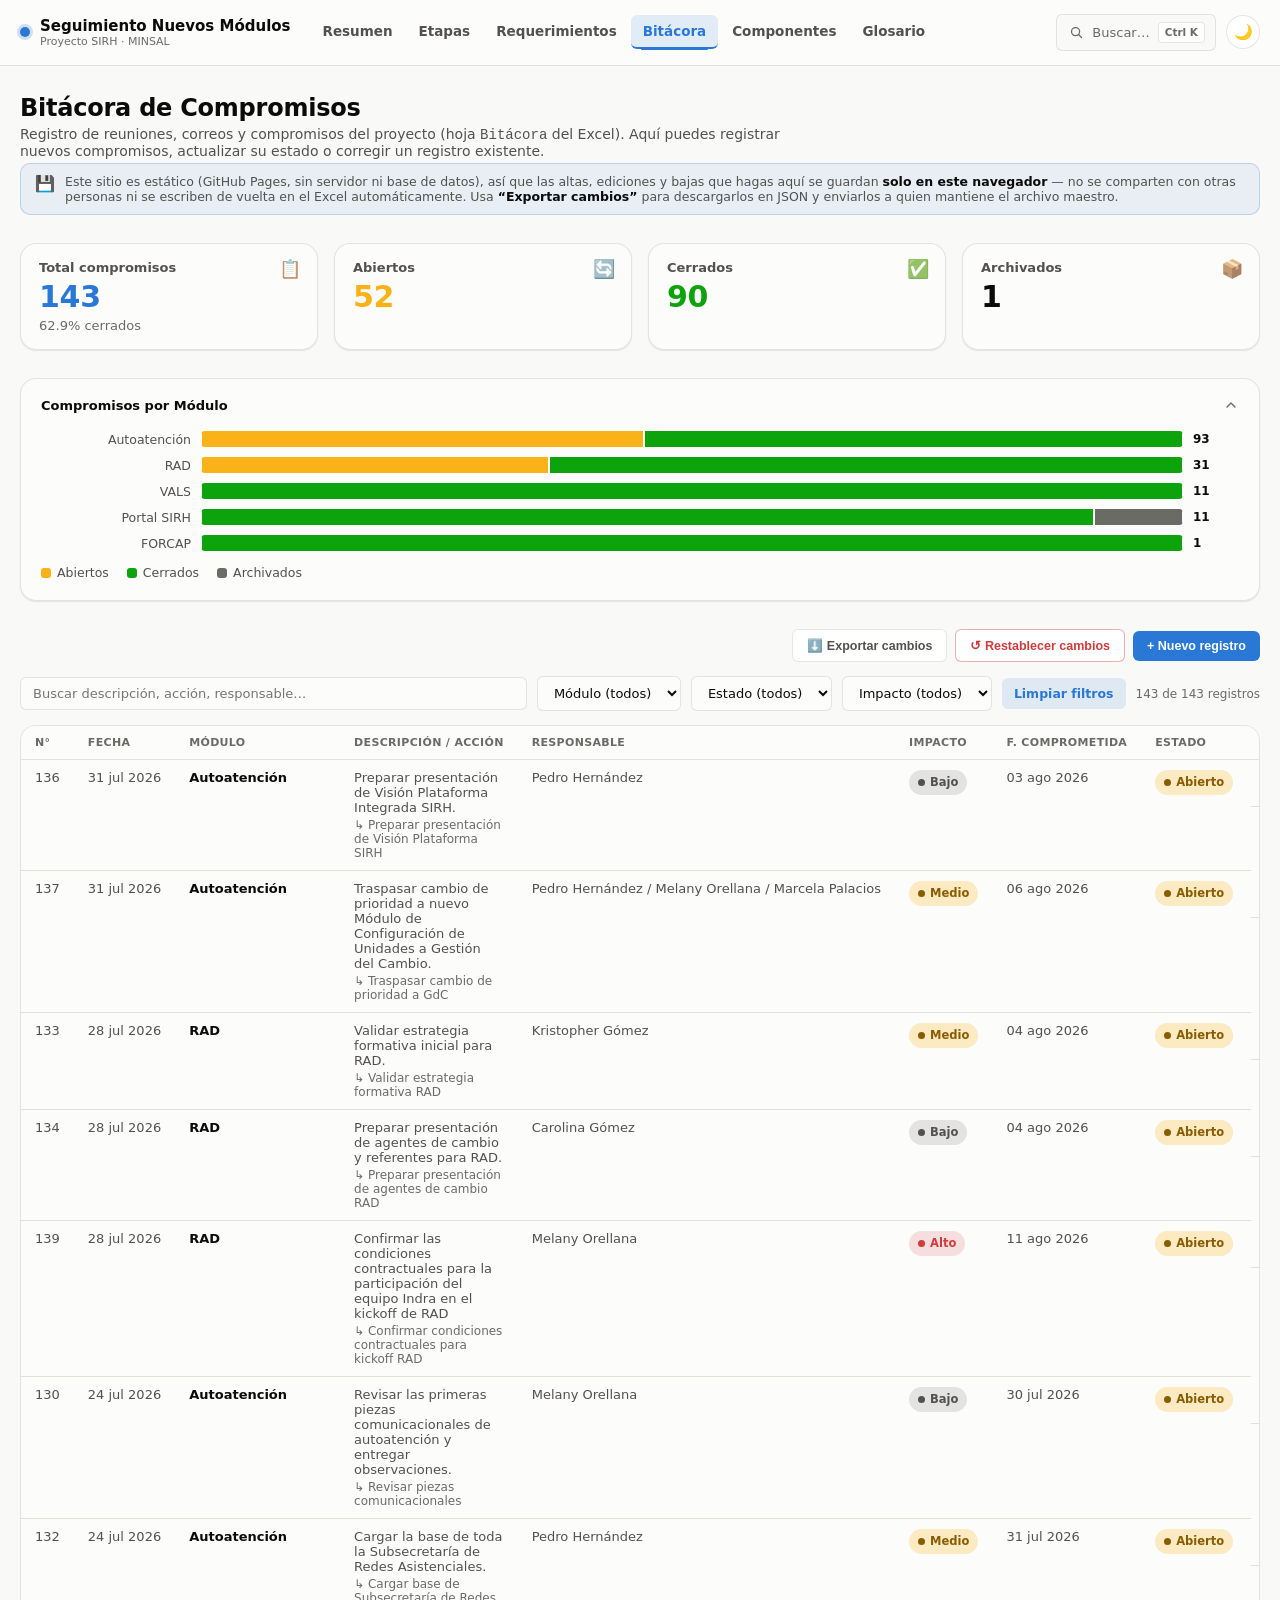
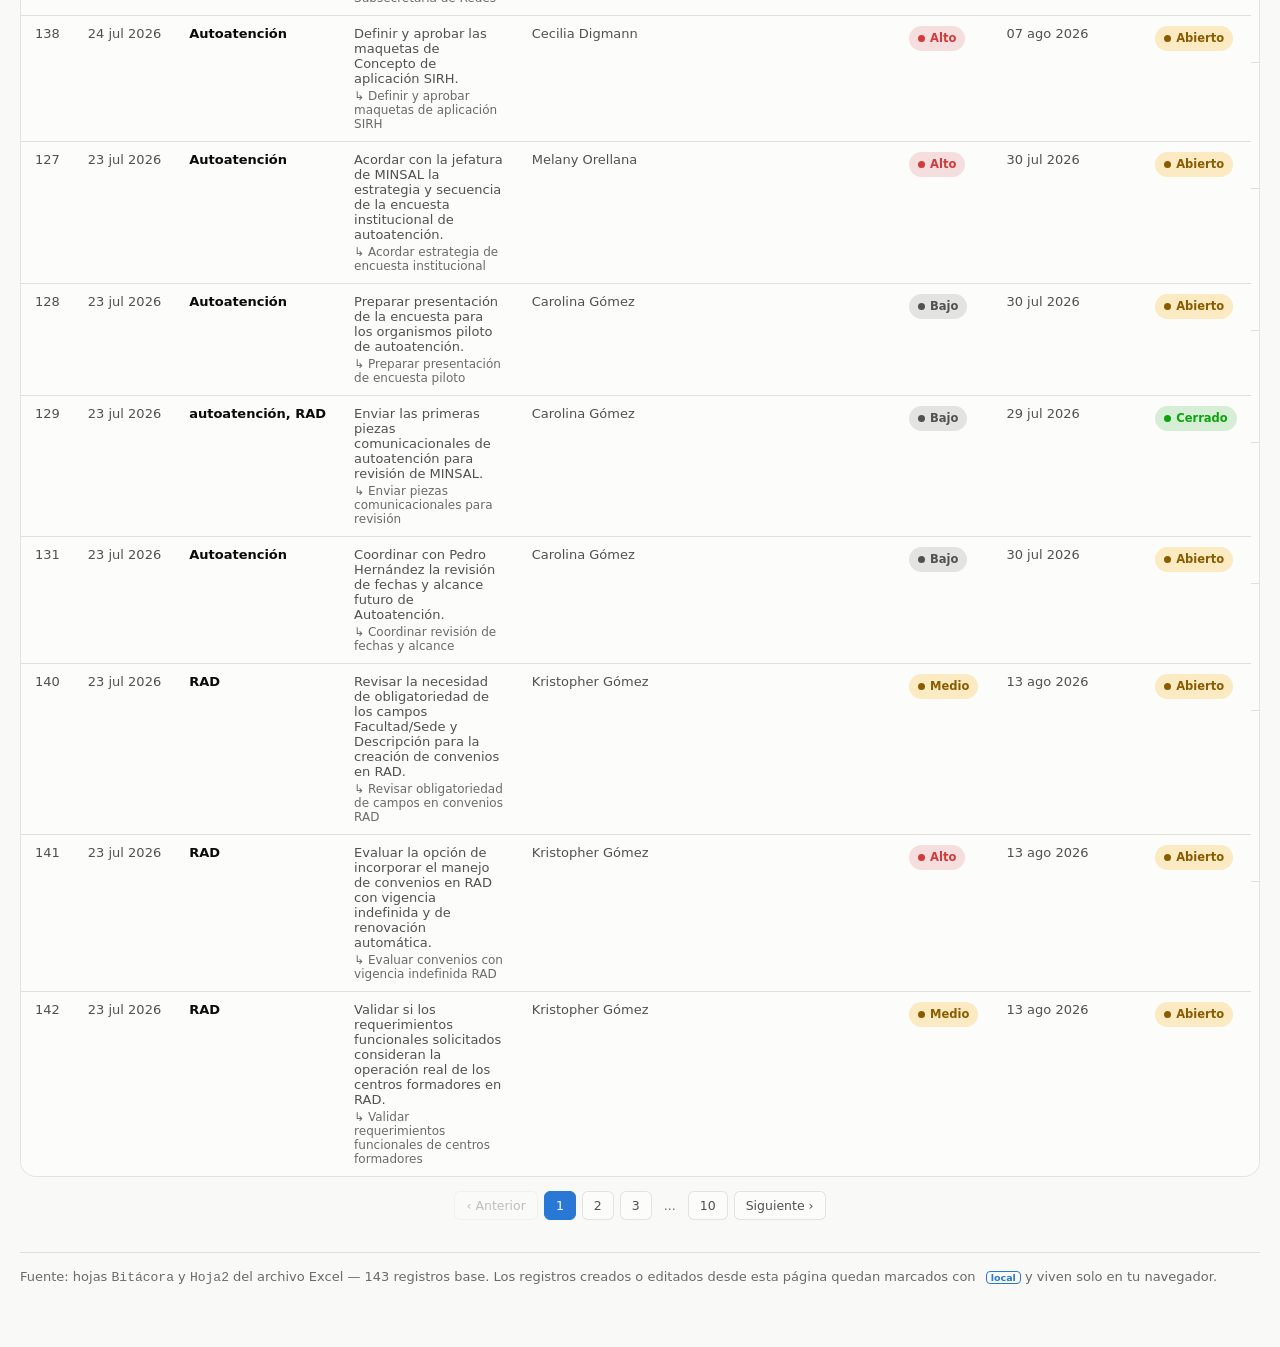
==== seguimiento-modulos/bitacora.html @ b789f9c0 "Rediseño UI/UX del dashboard: header fijo, Hero KPI, íconos SVG, accordions Refactorización de diseñ" ====
<!DOCTYPE html>
<html lang="es">
<head>
<meta charset="UTF-8">
<meta name="viewport" content="width=device-width, initial-scale=1.0">
<title>Bitácora de Compromisos — Seguimiento Nuevos Módulos SIRH</title>
<meta name="description" content="Registro de compromisos, reuniones y correos del proyecto: alta, edición y cierre de registros.">
<link rel="icon" href="data:image/svg+xml,%3Csvg xmlns=%27http://www.w3.org/2000/svg%27 viewBox=%270 0 32 32%27%3E%3Crect width=%2732%27 height=%2732%27 rx=%278%27 fill=%27%232a78d6%27/%3E%3Cpath d=%27M8 22 L13 12 L18 18 L24 8%27 stroke=%27white%27 stroke-width=%273%27 fill=%27none%27 stroke-linecap=%27round%27 stroke-linejoin=%27round%27/%3E%3C/svg%3E">
<link rel="stylesheet" href="./css/style.css?v=20260811c">
</head>
<body>

<header class="app-header">
  <div class="app-header__bar">
    <div class="app-header__brand">
      <span class="dot"></span>
      <span>Seguimiento Nuevos Módulos
        <small>Proyecto SIRH · MINSAL</small>
      </span>
    </div>
    <nav class="app-nav">
      <a href="index.html">Resumen</a>
      <a href="etapas.html">Etapas</a>
      <a href="requerimientos.html">Requerimientos</a>
      <a href="bitacora.html">Bitácora</a>
      <a href="componentes.html">Componentes</a>
      <a href="glosario.html">Glosario</a>
    </nav>
    <div class="app-header__right">
      <button class="search-trigger" id="globalSearchBtn" title="Buscar (Ctrl K)">
        <svg width="15" height="15" viewBox="0 0 24 24" fill="none" stroke="currentColor" stroke-width="2" stroke-linecap="round" stroke-linejoin="round" aria-hidden="true"><circle cx="10.5" cy="10.5" r="6.5"/><line x1="20" y1="20" x2="15.3" y2="15.3"/></svg>
        <span>Buscar…</span>
        <kbd>Ctrl K</kbd>
      </button>
      <button class="theme-toggle" id="themeToggle" title="Cambiar tema">🌙</button>
    </div>
  </div>
</header>

<div class="container">

  <div class="page-head">
    <h1>Bitácora de Compromisos</h1>
    <p>Registro de reuniones, correos y compromisos del proyecto (hoja <code>Bitácora</code> del Excel).
       Aquí puedes registrar nuevos compromisos, actualizar su estado o corregir un registro existente.</p>
  </div>

  <div class="local-banner">
    <span class="local-banner__icon">💾</span>
    <span>Este sitio es estático (GitHub Pages, sin servidor ni base de datos), así que las altas, ediciones
      y bajas que hagas aquí se guardan <strong>solo en este navegador</strong> — no se comparten con otras
      personas ni se escriben de vuelta en el Excel automáticamente. Usa <strong>“Exportar cambios”</strong>
      para descargarlos en JSON y enviarlos a quien mantiene el archivo maestro.</span>
  </div>

  <div class="section grid grid-4" id="bitSummary"></div>

  <div class="section">
    <details class="card accordion" style="margin-bottom:16px" open>
      <summary>
        <span class="card__title" style="margin-bottom:0">Compromisos por Módulo</span>
        <span class="chevron"><svg width="16" height="16" viewBox="0 0 24 24" fill="none" stroke="currentColor" stroke-width="2" stroke-linecap="round" stroke-linejoin="round" aria-hidden="true"><polyline points="6,9 12,15 18,9"/></svg></span>
      </summary>
      <div class="accordion__body">
        <div id="chartCompModulo"></div>
      </div>
    </details>
  </div>

  <div class="section">
    <div class="toolbar-row">
      <div class="tabs" id="bitTabs" style="border:none;margin:0"></div>
      <div class="toolbar-row__right">
        <span id="bitDirtyPill"></span>
        <button class="btn-secondary" id="bitExportBtn">⬇️ Exportar cambios</button>
        <button class="btn-secondary btn-danger" id="bitResetBtn">↺ Restablecer cambios</button>
        <button class="btn-primary" id="bitNewBtn">+ Nuevo registro</button>
      </div>
    </div>

    <div class="filters">
      <input type="search" id="bSearch" placeholder="Buscar descripción, acción, responsable…">
      <select id="bModulo"><option value="">Módulo (todos)</option></select>
      <select id="bEstado"><option value="">Estado (todos)</option></select>
      <select id="bImpacto"><option value="">Impacto (todos)</option></select>
      <button class="btn-reset" id="bReset">Limpiar filtros</button>
      <span class="count-pill" id="bCount"></span>
    </div>

    <div class="table-wrap">
      <table class="data-table" id="bitTable">
        <thead>
          <tr>
            <th>N°</th>
            <th>Fecha</th>
            <th>Módulo</th>
            <th>Descripción / Acción</th>
            <th>Responsable</th>
            <th>Impacto</th>
            <th>F. Comprometida</th>
            <th>Estado</th>
            <th></th>
          </tr>
        </thead>
        <tbody id="bitBody"></tbody>
      </table>
    </div>
    <div class="pagination" id="bitPagination"></div>
  </div>

  <div class="footnote">
    Fuente: hojas <code>Bitácora</code> y <code>Hoja2</code> del archivo Excel — 143 registros base.
    Los registros creados o editados desde esta página quedan marcados con
    <span class="badge-local">local</span> y viven solo en tu navegador.
  </div>

</div>

<script src="./js/app-data.js?v=20260811c"></script>
<script src="./js/icons.js?v=20260811c"></script>
<script src="./js/common.js?v=20260811c"></script>
<script src="./js/local-records.js?v=20260811c"></script>
<script src="./js/charts.js?v=20260811c"></script>
<script src="./js/bitacora.js?v=20260811c"></script>
</body>
</html>
---- seguimiento-modulos/css/style.css ----
/* =========================================================================
   Seguimiento Nuevos Módulos — Dashboard
   Sistema de diseño: paleta validada (accesible AA, safe para daltonismo)
   ========================================================================= */

:root {
  color-scheme: light;
  --surface-1:      #fcfcfb;
  --surface-2:      #ffffff;
  --page-plane:     #f9f9f7;
  --text-primary:   #0b0b0b;
  --text-secondary: #52514e;
  --text-muted:     #6b6b66; /* AA 4.5:1+ sobre --surface-1/--page-plane (antes #898781 ≈ 3.5:1) */
  --gridline:       #e1e0d9;
  --baseline:       #c3c2b7;
  --border:         rgba(11,11,11,0.10);
  --success-text:   #006300;

  /* paleta institucional (azul MINSAL): navy para bandas/branding, azul para
     interacción/enlaces — ambos ya usados en el Excel de origen */
  --brand-navy:      #132c4c;
  --brand-navy-dark: #0b2035;
  --brand-blue:      #2a78d6;
  --brand-blue-dark: #184f95;

  --series-1: #2a78d6; /* azul */
  --series-2: #eb6834; /* naranjo */
  --series-3: #1baf7a; /* aqua */
  --series-4: #eda100; /* amarillo */
  --series-5: #e87ba4; /* magenta */
  --series-6: #008300; /* verde */
  --series-7: #4a3aa7; /* violeta */
  --series-8: #e34948; /* rojo */

  --status-good:     #0ca30c;
  --status-warning:  #fab219;
  --status-serious:  #ec835a;
  --status-critical: #d03b3b;

  --seq-100:#cde2fb;--seq-200:#9ec5f4;--seq-300:#6da7ec;--seq-400:#3987e5;
  --seq-450:#2a78d6;--seq-500:#256abf;--seq-600:#184f95;--seq-700:#0d366b;

  --radius-sm: 6px;
  --radius-md: 10px;
  --radius-lg: 16px;
  --shadow-card: 0 1px 2px rgba(11,11,11,0.06), 0 1px 1px rgba(11,11,11,0.04);
  --font-sans: system-ui, -apple-system, "Segoe UI", sans-serif;
}

@media (prefers-color-scheme: dark) {
  :root:where(:not([data-theme="light"])) {
    color-scheme: dark;
    --surface-1:      #1a1a19;
    --surface-2:      #212120;
    --page-plane:     #0d0d0d;
    --text-primary:   #ffffff;
    --text-secondary: #c3c2b7;
    --text-muted:     #898781;
    --gridline:       #2c2c2a;
    --baseline:       #383835;
    --border:         rgba(255,255,255,0.10);
    --success-text:   #0ca30c;

    --series-1: #3987e5;
    --series-2: #d95926;
    --series-3: #199e70;
    --series-4: #c98500;
    --series-5: #d55181;
    --series-6: #008300;
    --series-7: #9085e9;
    --series-8: #e66767;
  }
}
:root[data-theme="dark"] {
  color-scheme: dark;
  --surface-1:      #1a1a19;
  --surface-2:      #212120;
  --page-plane:     #0d0d0d;
  --text-primary:   #ffffff;
  --text-secondary: #c3c2b7;
  --text-muted:     #898781;
  --gridline:       #2c2c2a;
  --baseline:       #383835;
  --border:         rgba(255,255,255,0.10);
  --success-text:   #0ca30c;

  --series-1: #3987e5;
  --series-2: #d95926;
  --series-3: #199e70;
  --series-4: #c98500;
  --series-5: #d55181;
  --series-6: #008300;
  --series-7: #9085e9;
  --series-8: #e66767;
}

* { box-sizing: border-box; }
html, body { margin: 0; padding: 0; }

body {
  font-family: var(--font-sans);
  background: var(--page-plane);
  color: var(--text-primary);
  -webkit-font-smoothing: antialiased;
  min-height: 100vh;
}

img { max-width: 100%; }

a { color: var(--series-1); }

.container {
  max-width: 1460px;
  margin: 0 auto;
  padding: 0 20px 64px;
}

/* ---------------------------------------------------------------- header */
.app-header {
  position: sticky;
  top: 0;
  z-index: 40;
  background: var(--surface-1);
  border-bottom: 1px solid var(--border);
}
.app-header__bar {
  max-width: 1460px;
  margin: 0 auto;
  padding: 14px 20px;
  display: flex;
  align-items: center;
  gap: 16px;
  flex-wrap: wrap;
}
.app-header__brand {
  display: flex;
  align-items: center;
  gap: 10px;
  font-weight: 700;
  font-size: 15px;
  white-space: nowrap;
  margin-right: 4px;
}
.app-header__brand .dot {
  width: 10px; height: 10px; border-radius: 50%;
  background: var(--series-1);
  box-shadow: 0 0 0 3px color-mix(in srgb, var(--series-1) 22%, transparent);
  flex: none;
}
.app-header__brand small {
  display: block;
  font-weight: 500;
  color: var(--text-muted);
  font-size: 11px;
}

.app-nav { display: flex; gap: 2px; flex-wrap: wrap; flex: 1; }
.app-nav a {
  position: relative;
  text-decoration: none;
  color: var(--text-secondary);
  font-size: 13.5px;
  font-weight: 600;
  padding: 8px 12px;
  border-radius: var(--radius-sm);
  border-bottom: 2px solid transparent;
}
.app-nav a:hover { background: var(--page-plane); color: var(--text-primary); }
.app-nav a.active {
  background: color-mix(in srgb, var(--brand-blue) 12%, transparent);
  color: var(--brand-blue);
  border-bottom-color: var(--brand-blue);
}
.app-nav a.active::after {
  /* pastilla indicadora — refuerza cuál es la pestaña activa además del color */
  content: "";
  position: absolute;
  left: 10px; right: 10px; bottom: -3px;
  height: 2px;
  border-radius: 2px;
  background: var(--brand-blue);
}
:root[data-theme="dark"] .app-nav a.active,
:root:where(:not([data-theme="light"])) .app-nav a.active { color: var(--series-1); border-bottom-color: var(--series-1); }
:root[data-theme="dark"] .app-nav a.active::after,
:root:where(:not([data-theme="light"])) .app-nav a.active::after { background: var(--series-1); }

.app-header__right { display: flex; align-items: center; gap: 10px; margin-left: auto; }

/* ------------------------------------------------------ búsqueda global */
.search-trigger {
  display: inline-flex;
  align-items: center;
  gap: 8px;
  font-family: var(--font-sans);
  font-size: 13px;
  color: var(--text-muted);
  background: var(--page-plane);
  border: 1px solid var(--border);
  padding: 7px 10px 7px 12px;
  border-radius: var(--radius-sm);
  cursor: pointer;
  min-width: 150px;
}
.search-trigger:hover { color: var(--text-primary); border-color: var(--text-muted); }
.search-trigger span { flex: 1; text-align: left; white-space: nowrap; }
.search-trigger kbd {
  font-family: var(--font-sans);
  font-size: 10.5px;
  font-weight: 700;
  color: var(--text-muted);
  background: var(--surface-2);
  border: 1px solid var(--border);
  border-radius: 4px;
  padding: 2px 6px;
  line-height: 1.4;
}
@media (max-width: 720px) {
  .search-trigger span, .search-trigger kbd { display: none; }
  .search-trigger { min-width: 0; padding: 8px; }
}

.search-overlay {
  position: fixed;
  inset: 0;
  background: rgba(0,0,0,0.45);
  display: flex;
  align-items: flex-start;
  justify-content: center;
  padding: 12vh 16px 16px;
  z-index: 110;
}
.search-overlay[hidden] { display: none; }
.search-panel {
  width: 100%;
  max-width: 640px;
  background: var(--surface-2);
  border-radius: var(--radius-lg);
  box-shadow: 0 20px 60px rgba(0,0,0,0.35);
  overflow: hidden;
  max-height: 70vh;
  display: flex;
  flex-direction: column;
}
.search-panel__input-row {
  display: flex;
  align-items: center;
  gap: 10px;
  padding: 14px 16px;
  border-bottom: 1px solid var(--border);
  color: var(--text-muted);
  flex: none;
}
.search-panel__input-row svg { flex: none; }
.search-panel__input-row input {
  flex: 1;
  border: none;
  outline: none;
  background: transparent;
  font-family: var(--font-sans);
  font-size: 15px;
  color: var(--text-primary);
}
.search-panel__results {
  overflow-y: auto;
  padding: 8px;
}
.search-group__label {
  font-size: 11px;
  font-weight: 800;
  text-transform: uppercase;
  letter-spacing: 0.05em;
  color: var(--text-muted);
  padding: 10px 10px 4px;
}
.search-result {
  display: flex;
  align-items: center;
  gap: 10px;
  width: 100%;
  text-align: left;
  border: none;
  background: none;
  font-family: var(--font-sans);
  padding: 9px 10px;
  border-radius: var(--radius-sm);
  cursor: pointer;
  color: var(--text-primary);
}
.search-result:hover, .search-result.is-active { background: var(--page-plane); }
.search-result__icon { flex: none; color: var(--text-muted); }
.search-result__main { min-width: 0; flex: 1; }
.search-result__title { font-size: 13.5px; font-weight: 600; overflow: hidden; text-overflow: ellipsis; white-space: nowrap; }
.search-result__sub { font-size: 12px; color: var(--text-muted); overflow: hidden; text-overflow: ellipsis; white-space: nowrap; }
.search-empty { padding: 30px 16px; text-align: center; color: var(--text-muted); font-size: 13.5px; }

.theme-toggle {
  border: 1px solid var(--border);
  background: var(--surface-2);
  color: var(--text-secondary);
  border-radius: 999px;
  width: 34px; height: 34px;
  display: flex; align-items: center; justify-content: center;
  cursor: pointer;
  font-size: 15px;
}
.theme-toggle:hover { color: var(--text-primary); }

.last-update {
  display: inline-flex;
  align-items: center;
  gap: 5px;
  font-size: 13px;
  color: var(--text-muted);
  white-space: nowrap;
}

/* ====================================================================
   HERO — franja de bienvenida institucional (azul MINSAL) con el estado
   general del proyecto y las 4 métricas de mayor impacto, justo bajo el
   header fijo. Solo se usa en el Resumen (index.html).
   ==================================================================== */
.hero {
  background: linear-gradient(135deg, var(--brand-navy) 0%, var(--brand-navy-dark) 100%);
  color: #fff;
}
.hero__inner {
  max-width: 1460px;
  margin: 0 auto;
  padding: 30px 20px 26px;
}
.hero__head { margin-bottom: 20px; }
.hero__head h1 { font-size: 23px; margin: 0 0 6px; letter-spacing: -0.01em; color: #fff; }
.hero__head p { margin: 0 0 14px; color: rgba(255,255,255,0.78); font-size: 14px; max-width: 760px; }
.hero__status { display: flex; gap: 10px; flex-wrap: wrap; }
.hero__chip {
  display: inline-flex;
  align-items: center;
  gap: 7px;
  padding: 6px 13px;
  border-radius: 999px;
  background: rgba(255,255,255,0.12);
  border: 1px solid rgba(255,255,255,0.16);
  font-size: 13px;
  font-weight: 700;
  color: #fff;
}
.hero__chip svg { flex: none; }
.hero__grid { display: grid; grid-template-columns: repeat(4, 1fr); gap: 14px; }
.hero-kpi {
  background: rgba(255,255,255,0.07);
  border: 1px solid rgba(255,255,255,0.14);
  border-radius: var(--radius-lg);
  padding: 16px 18px;
}
.hero-kpi__icon {
  width: 34px; height: 34px;
  border-radius: 10px;
  background: rgba(255,255,255,0.14);
  display: flex; align-items: center; justify-content: center;
  margin-bottom: 12px;
  color: #fff;
}
.hero-kpi__value { font-size: 29px; font-weight: 800; letter-spacing: -0.01em; line-height: 1; color: #fff; }
.hero-kpi__label { font-size: 12.5px; color: rgba(255,255,255,0.8); margin-top: 7px; font-weight: 600; }
.hero-kpi__label .info-tip { color: rgba(255,255,255,0.55); margin-left: 2px; }
.hero-kpi__label .info-tip:hover, .hero-kpi__label .info-tip:focus-visible { color: #fff; }
.hero-kpi__sub { font-size: 12px; color: rgba(255,255,255,0.55); margin-top: 2px; }
@media (max-width: 980px) { .hero__grid { grid-template-columns: repeat(2, 1fr); } }
@media (max-width: 560px) { .hero__grid { grid-template-columns: 1fr; } }

/* ------------------------------------------------------------- page head */
.page-head {
  padding: 28px 0 4px;
}
.page-head h1 {
  font-size: 24px;
  margin: 0 0 4px;
  letter-spacing: -0.01em;
}
.page-head p {
  margin: 0;
  color: var(--text-secondary);
  font-size: 14px;
  max-width: 760px;
}

.section {
  margin-top: 28px;
}
.section__head {
  display: flex;
  align-items: baseline;
  justify-content: space-between;
  gap: 12px;
  margin-bottom: 12px;
  flex-wrap: wrap;
}
.section__head h2 {
  font-size: 16px;
  margin: 0;
  letter-spacing: -0.005em;
}
.section__head .hint {
  font-size: 13px;
  color: var(--text-muted);
}

/* ---------------------------------------------------------------- grid */
.grid { display: grid; gap: 16px; }
.grid-4 { grid-template-columns: repeat(4, 1fr); }
.grid-3 { grid-template-columns: repeat(3, 1fr); }
.grid-2 { grid-template-columns: repeat(2, 1fr); }
.grid-2-1 { grid-template-columns: 2fr 1fr; }
.grid-1-1-1 { grid-template-columns: repeat(3, 1fr); }
@media (max-width: 980px) {
  .grid-4 { grid-template-columns: repeat(2, 1fr); }
  .grid-3 { grid-template-columns: repeat(2, 1fr); }
  .grid-2-1, .grid-2 { grid-template-columns: 1fr; }
}
@media (max-width: 620px) {
  .grid-4, .grid-3, .grid-1-1-1 { grid-template-columns: 1fr; }
}

/* ------------------------------------------------------------------ card */
.card {
  background: var(--surface-1);
  border: 1px solid var(--border);
  border-radius: var(--radius-lg);
  box-shadow: var(--shadow-card);
  padding: 18px 20px;
}
.card__title {
  font-size: 13px;
  font-weight: 700;
  margin: 0 0 14px;
  color: var(--text-primary);
}
.card__subtitle { font-size: 13px; color: var(--text-muted); margin-top: -10px; margin-bottom: 14px; }

/* ------------------------------------------------------------- stat tile */
.stat-tile {
  background: var(--surface-1);
  border: 1px solid var(--border);
  border-radius: var(--radius-lg);
  box-shadow: var(--shadow-card);
  padding: 16px 18px;
  display: flex;
  flex-direction: column;
  gap: 6px;
  position: relative;
  overflow: hidden;
}
.stat-tile__label {
  font-size: 13px;
  color: var(--text-secondary);
  font-weight: 600;
  display: flex;
  align-items: center;
  gap: 6px;
}
.stat-tile__value {
  font-size: 30px;
  font-weight: 700;
  line-height: 1.05;
  letter-spacing: -0.01em;
}
.stat-tile__foot {
  font-size: 13px;
  color: var(--text-muted);
}
.stat-tile__icon {
  position: absolute;
  top: 14px; right: 16px;
  font-size: 18px;
  color: var(--text-muted);
  opacity: 0.8;
  display: flex;
}
.stat-tile--accent-1 .stat-tile__value { color: var(--series-1); }
.stat-tile--accent-good .stat-tile__value { color: var(--status-good); }
.stat-tile--accent-warn .stat-tile__value { color: var(--status-warning); }
.stat-tile--accent-critical .stat-tile__value { color: var(--status-critical); }

/* --------------------------------------------------------------- badges */
.badge {
  display: inline-flex;
  align-items: center;
  gap: 5px;
  font-size: 11.5px;
  font-weight: 700;
  padding: 3px 9px;
  border-radius: 999px;
  white-space: nowrap;
  line-height: 1.6;
}
.badge::before {
  content: "";
  width: 7px; height: 7px;
  border-radius: 50%;
  background: currentColor;
  flex: none;
}
.badge-good        { color: var(--status-good);     background: color-mix(in srgb, var(--status-good) 15%, transparent); }
.badge-warning      { color: #8a5c00;     background: color-mix(in srgb, var(--status-warning) 25%, transparent); }
.badge-serious      { color: #9a3f22;     background: color-mix(in srgb, var(--status-serious) 22%, transparent); }
.badge-critical     { color: var(--status-critical); background: color-mix(in srgb, var(--status-critical) 15%, transparent); }
.badge-neutral      { color: var(--text-secondary);  background: color-mix(in srgb, var(--text-secondary) 14%, transparent); }
.badge-info         { color: var(--series-1);        background: color-mix(in srgb, var(--series-1) 15%, transparent); }
.badge-teal         { color: var(--series-3);        background: color-mix(in srgb, var(--series-3) 16%, transparent); }

@media (prefers-color-scheme: dark) {
  :root:where(:not([data-theme="light"])) .badge-warning { color: #ffd166; }
  :root:where(:not([data-theme="light"])) .badge-serious { color: #ffb08a; }
}
:root[data-theme="dark"] .badge-warning { color: #ffd166; }
:root[data-theme="dark"] .badge-serious { color: #ffb08a; }

/* ---------------------------------------------------------------- meter */
.meter {
  height: 8px;
  border-radius: 999px;
  background: var(--gridline);
  overflow: hidden;
  position: relative;
}
.meter > span {
  display: block;
  height: 100%;
  border-radius: 999px;
  background: var(--series-1);
}
.meter-row { display: flex; align-items: center; gap: 10px; }
.meter-row .meter { flex: 1; }
.meter-row .meter-value { font-size: 12.5px; font-weight: 700; width: 42px; text-align: right; font-variant-numeric: tabular-nums; }
.meter--lg { height: 12px; flex: 1; }
.meter-stack { display: flex; flex-direction: column; gap: 16px; }
.meter-row__label { font-size: 13px; font-weight: 600; color: var(--text-primary); min-width: 240px; }
.semaforo-icon { font-size: 16px; flex: none; width: 22px; text-align: center; line-height: 1; }

/* --------------------------------------------------------- semáforo cards */
.semaforo-card {
  background: var(--surface-1);
  border: 1px solid var(--border);
  border-radius: var(--radius-lg);
  box-shadow: var(--shadow-card);
  padding: 14px 18px;
  display: flex;
  align-items: center;
  gap: 12px;
}
.semaforo-card__icon { font-size: 22px; flex: none; line-height: 1; }
.semaforo-card__body { display: flex; flex-direction: column; gap: 3px; min-width: 0; }
.semaforo-card__label { font-size: 12px; font-weight: 700; letter-spacing: 0.03em; text-transform: uppercase; color: var(--text-muted); }
.semaforo-card__value { font-size: 17px; font-weight: 700; white-space: nowrap; overflow: hidden; text-overflow: ellipsis; }

/* ------------------------------------------------------------ download btn
   Secondary CTA profesional: contorno azul institucional, se rellena al pasar
   el cursor (evita competir visualmente con los botones primarios de acción). */
.btn-download {
  display: inline-flex;
  align-items: center;
  gap: 8px;
  text-decoration: none;
  color: var(--brand-blue);
  background: var(--surface-2);
  border: 1.5px solid var(--brand-blue);
  padding: 6px 13px;
  border-radius: var(--radius-sm);
  white-space: nowrap;
  transition: background 0.15s ease, color 0.15s ease;
}
.btn-download svg { flex: none; }
.btn-download__text { display: flex; flex-direction: column; line-height: 1.3; }
.btn-download__text strong { font-size: 13px; font-weight: 700; }
.btn-download__text small { font-size: 11px; font-weight: 600; opacity: 0.75; }
.btn-download:hover { background: var(--brand-blue); color: #fff; }
:root[data-theme="dark"] .btn-download,
:root:where(:not([data-theme="light"])) .btn-download { color: var(--series-1); border-color: var(--series-1); }
:root[data-theme="dark"] .btn-download:hover,
:root:where(:not([data-theme="light"])) .btn-download:hover { background: var(--series-1); color: #0b0b0b; }

/* ------------------------------------------------------ componentes destacados */
.destacado-row { display: flex; flex-direction: column; gap: 12px; }
.destacado {
  display: flex;
  align-items: center;
  gap: 12px;
  padding: 12px 14px;
  border-radius: var(--radius-md);
  border: 1px solid var(--border);
}
.destacado--good { background: color-mix(in srgb, var(--status-good) 10%, transparent); }
.destacado--warn { background: color-mix(in srgb, var(--status-warning) 14%, transparent); }
.destacado__icon { flex: none; display: flex; }
.destacado--good .destacado__icon { color: var(--status-good); }
.destacado--warn .destacado__icon { color: #8a5c00; }
:root[data-theme="dark"] .destacado--warn .destacado__icon,
:root:where(:not([data-theme="light"])) .destacado--warn .destacado__icon { color: var(--status-warning); }
.destacado__label { font-size: 12px; font-weight: 700; text-transform: uppercase; letter-spacing: 0.03em; color: var(--text-muted); }
.destacado__name { font-size: 13.5px; font-weight: 700; color: var(--text-primary); margin-top: 2px; }
.destacado__pct { margin-left: auto; font-size: 18px; font-weight: 700; font-variant-numeric: tabular-nums; }
.destacado--good .destacado__pct { color: var(--status-good); }
.destacado--warn .destacado__pct { color: #8a5c00; }
@media (prefers-color-scheme: dark) {
  :root:where(:not([data-theme="light"])) .destacado--warn .destacado__pct { color: var(--status-warning); }
}
:root[data-theme="dark"] .destacado--warn .destacado__pct { color: var(--status-warning); }

/* ------------------------------------------------------------ bar chart */
.barchart { display: flex; flex-direction: column; gap: 10px; }
.barchart__row { display: grid; grid-template-columns: 150px 1fr 46px; align-items: center; gap: 10px; }
.barchart__label { font-size: 12.5px; color: var(--text-secondary); text-align: right; }
.barchart__track {
  height: 16px;
  background: var(--gridline);
  border-radius: 4px;
  overflow: hidden;
  display: flex;
}
.barchart__seg {
  height: 100%;
}
.barchart__val { font-size: 12px; font-weight: 700; font-variant-numeric: tabular-nums; }

/* stacked segment shared style: 2px surface gap via box-shadow inset border trick */
.seg-gap { box-shadow: inset 1px 0 0 var(--surface-1), inset -1px 0 0 var(--surface-1); }

/* ------------------------------------------------------------- legend */
.legend { display: flex; flex-wrap: wrap; gap: 12px 18px; font-size: 12.5px; color: var(--text-secondary); }
.legend__item { display: inline-flex; align-items: center; gap: 6px; }
.legend__swatch { width: 10px; height: 10px; border-radius: 3px; flex: none; }

/* --------------------------------------------------------------- donut */
.donut-wrap { display: flex; align-items: center; gap: 22px; flex-wrap: wrap; }
.donut-figure { position: relative; flex: none; }
.donut-center {
  position: absolute; inset: 0;
  display: flex; flex-direction: column; align-items: center; justify-content: center;
}
.donut-center strong { font-size: 22px; line-height: 1; }
.donut-center span { font-size: 11px; color: var(--text-muted); margin-top: 3px; }

.info-tip {
  display: inline-flex;
  color: var(--text-muted);
  cursor: help;
  vertical-align: middle;
  border-radius: 50%;
}
.info-tip:hover, .info-tip:focus-visible { color: var(--brand-blue); outline: none; }

/* ------------------------------------------------------------- tooltip */
.viz-tooltip {
  position: fixed;
  pointer-events: none;
  background: var(--text-primary);
  color: var(--surface-1);
  font-size: 12px;
  padding: 7px 10px;
  border-radius: 8px;
  z-index: 100;
  opacity: 0;
  transform: translate(-50%, calc(-100% - 10px));
  transition: opacity 0.08s ease;
  max-width: 240px;
  line-height: 1.4;
  box-shadow: 0 4px 14px rgba(0,0,0,0.22);
}
.viz-tooltip.show { opacity: 1; }
.viz-tooltip b { display:block; margin-bottom: 2px; }

/* -------------------------------------------------------------- tables */
.table-wrap {
  overflow-x: auto;
  border: 1px solid var(--border);
  border-radius: var(--radius-lg);
  background: var(--surface-1);
}
table.data-table {
  border-collapse: collapse;
  width: 100%;
  font-size: 13px;
  min-width: 640px;
}
table.data-table th {
  text-align: left;
  font-size: 11px;
  text-transform: uppercase;
  letter-spacing: 0.03em;
  color: var(--text-muted);
  font-weight: 700;
  padding: 10px 14px;
  border-bottom: 1px solid var(--border);
  background: var(--surface-1);
  position: sticky;
  top: 0;
  white-space: nowrap;
  cursor: pointer;
  user-select: none;
}
table.data-table th.sorted-asc::after { content: " ▲"; font-size: 9px; }
table.data-table th.sorted-desc::after { content: " ▼"; font-size: 9px; }
table.data-table td {
  padding: 10px 14px;
  border-bottom: 1px solid var(--gridline);
  color: var(--text-secondary);
  vertical-align: top;
}
table.data-table td.strong { color: var(--text-primary); font-weight: 600; }
table.data-table tbody tr:hover td { background: var(--page-plane); }
table.data-table tbody tr:last-child td { border-bottom: none; }
.cell-muted { color: var(--text-muted); }
.nowrap { white-space: nowrap; }
.col-num { font-variant-numeric: tabular-nums; text-align: right; }

/* ------------------------------------------------------------- filters */
.filters {
  display: flex;
  flex-wrap: wrap;
  gap: 10px;
  align-items: center;
  margin-bottom: 14px;
}
.filters select, .filters input[type="search"] {
  font-family: var(--font-sans);
  font-size: 13px;
  padding: 8px 12px;
  border-radius: var(--radius-sm);
  border: 1px solid var(--border);
  background: var(--surface-1);
  color: var(--text-primary);
}
.filters input[type="search"] { min-width: 220px; flex: 1; }
.filters select { cursor: pointer; }
.filters .count-pill {
  font-size: 12px;
  color: var(--text-muted);
  margin-left: auto;
  white-space: nowrap;
}
.btn-reset {
  font-family: var(--font-sans);
  font-size: 12.5px;
  font-weight: 600;
  color: var(--series-1);
  background: color-mix(in srgb, var(--series-1) 12%, transparent);
  border: none;
  padding: 8px 12px;
  border-radius: var(--radius-sm);
  cursor: pointer;
}
.btn-reset:hover { background: color-mix(in srgb, var(--series-1) 20%, transparent); }

.pagination {
  display: flex;
  align-items: center;
  justify-content: center;
  gap: 6px;
  margin-top: 14px;
  font-size: 13px;
}
.pagination button {
  font-family: var(--font-sans);
  border: 1px solid var(--border);
  background: var(--surface-1);
  color: var(--text-secondary);
  padding: 6px 11px;
  border-radius: var(--radius-sm);
  cursor: pointer;
  font-size: 12.5px;
}
.pagination button:hover:not(:disabled) { color: var(--text-primary); background: var(--page-plane); }
.pagination button:disabled { opacity: 0.35; cursor: default; }
.pagination button.active { background: var(--series-1); color: #fff; border-color: var(--series-1); }
.pagination .p-status { color: var(--text-muted); font-size: 12px; margin: 0 6px; }

/* ---------------------------------------------------------------- tabs */
.tabs { display: flex; gap: 4px; border-bottom: 1px solid var(--border); margin-bottom: 18px; flex-wrap: wrap; }
.tabs button {
  font-family: var(--font-sans);
  border: none;
  background: none;
  color: var(--text-secondary);
  padding: 10px 16px;
  font-size: 13.5px;
  font-weight: 600;
  cursor: pointer;
  border-bottom: 2px solid transparent;
  margin-bottom: -1px;
}
.tabs button:hover { color: var(--text-primary); }
.tabs button.active { color: var(--series-1); border-bottom-color: var(--series-1); }
.tabs button .tab-count {
  display: inline-block;
  margin-left: 6px;
  font-size: 10.5px;
  background: var(--gridline);
  color: var(--text-secondary);
  padding: 1px 6px;
  border-radius: 999px;
}
.tabs button.active .tab-count { background: color-mix(in srgb, var(--series-1) 18%, transparent); color: var(--series-1); }

/* ---------------------------------------------------------------- misc */
.kpi-header-strip {
  display: flex;
  gap: 10px;
  flex-wrap: wrap;
  margin-top: 10px;
}
.kpi-chip {
  display: flex;
  align-items: center;
  gap: 8px;
  background: var(--surface-1);
  border: 1px solid var(--border);
  border-radius: var(--radius-md);
  padding: 8px 14px;
  font-size: 12.5px;
}
.kpi-chip strong { font-size: 14px; }

.empty-state {
  text-align: center;
  padding: 40px 20px;
  color: var(--text-muted);
  font-size: 13.5px;
}

.glossary-list dt { font-weight: 700; font-size: 13.5px; margin-top: 14px; color: var(--text-primary); }
.glossary-list dd { margin: 4px 0 0; color: var(--text-secondary); font-size: 13.5px; line-height: 1.5; }

.raci-table td, .raci-table th { text-align: center; }
.raci-table td:first-child, .raci-table th:first-child { text-align: left; }
.raci-letter { font-weight: 700; }
.raci-letter.r { color: var(--series-1); }
.raci-letter.a { color: var(--series-8); }
.raci-letter.c { color: var(--series-4); }
.raci-letter.i { color: var(--text-muted); }

.footnote {
  margin-top: 32px;
  padding-top: 16px;
  border-top: 1px solid var(--border);
  font-size: 13px;
  color: var(--text-muted);
}

.scroll-x { overflow-x: auto; }

.bignum-row { display: flex; gap: 22px; flex-wrap: wrap; }
.bignum {
  flex: 1;
  min-width: 160px;
}
.bignum strong {
  display: block;
  font-size: 34px;
  letter-spacing: -0.02em;
  line-height: 1.05;
}
.bignum span {
  font-size: 12.5px;
  color: var(--text-secondary);
}

.text-muted { color: var(--text-muted); }
.text-good { color: var(--status-good); }

/* ===================================================== registro / edición
   (alta, edición y borrado de registros — persistidos en localStorage) */
.local-banner {
  display: flex;
  align-items: flex-start;
  gap: 10px;
  padding: 10px 14px;
  border-radius: var(--radius-md);
  background: color-mix(in srgb, var(--series-1) 8%, transparent);
  border: 1px solid color-mix(in srgb, var(--series-1) 25%, transparent);
  font-size: 12.5px;
  color: var(--text-secondary);
  margin-bottom: 16px;
}
.local-banner__icon { font-size: 16px; flex: none; line-height: 1.3; }
.local-banner strong { color: var(--text-primary); }

.btn-primary {
  display: inline-flex;
  align-items: center;
  gap: 6px;
  padding: 8px 14px;
  border-radius: var(--radius-sm);
  border: none;
  background: var(--series-1);
  color: #fff;
  font-size: 12.5px;
  font-weight: 700;
  cursor: pointer;
  white-space: nowrap;
}
.btn-primary:hover { filter: brightness(1.08); }
.btn-secondary {
  display: inline-flex;
  align-items: center;
  gap: 6px;
  padding: 8px 14px;
  border-radius: var(--radius-sm);
  border: 1px solid var(--border);
  background: var(--surface-2);
  color: var(--text-secondary);
  font-size: 12.5px;
  font-weight: 600;
  cursor: pointer;
  white-space: nowrap;
}
.btn-secondary:hover { color: var(--text-primary); background: var(--page-plane); }
.btn-danger {
  color: var(--status-critical);
  border-color: color-mix(in srgb, var(--status-critical) 40%, transparent);
}

.dirty-pill {
  display: inline-flex;
  align-items: center;
  gap: 5px;
  padding: 4px 10px;
  border-radius: 999px;
  background: color-mix(in srgb, var(--status-warning) 20%, transparent);
  color: #8a5c00;
  font-size: 11.5px;
  font-weight: 700;
}
:root[data-theme="dark"] .dirty-pill,
:root:where(:not([data-theme="light"])) .dirty-pill { color: #ffd166; }
@media (prefers-color-scheme: light) { :root:not([data-theme="dark"]) .dirty-pill { color: #8a5c00; } }

.toolbar-row {
  display: flex;
  align-items: center;
  justify-content: space-between;
  gap: 12px;
  flex-wrap: wrap;
  margin-bottom: 14px;
}
.toolbar-row__right { display: flex; align-items: center; gap: 8px; flex-wrap: wrap; }

.row-actions { display: flex; gap: 4px; white-space: nowrap; }
.btn-icon {
  border: 1px solid var(--border);
  background: var(--surface-2);
  border-radius: var(--radius-sm);
  width: 26px;
  height: 26px;
  display: inline-flex;
  align-items: center;
  justify-content: center;
  cursor: pointer;
  font-size: 12px;
  padding: 0;
  color: var(--text-secondary);
}
.btn-icon:hover { color: var(--text-primary); background: var(--page-plane); }
.btn-icon--danger:hover { color: var(--status-critical); border-color: var(--status-critical); }

.badge-local {
  display: inline-block;
  margin-left: 6px;
  font-size: 9.5px;
  font-weight: 700;
  color: var(--series-1);
  border: 1px solid var(--series-1);
  border-radius: 4px;
  padding: 0 4px;
  vertical-align: middle;
}

/* ------------------------------------------------------------------ modal */
.modal-overlay {
  position: fixed;
  inset: 0;
  background: rgba(0,0,0,0.45);
  display: flex;
  align-items: flex-start;
  justify-content: center;
  padding: 40px 16px;
  overflow-y: auto;
  z-index: 100;
}
.modal-overlay[hidden] { display: none; }
.modal {
  background: var(--surface-2);
  border-radius: var(--radius-lg);
  box-shadow: 0 12px 40px rgba(0,0,0,0.25);
  width: 100%;
  max-width: 640px;
  padding: 22px 24px 20px;
}
.modal__head {
  display: flex;
  align-items: center;
  justify-content: space-between;
  margin-bottom: 16px;
}
.modal__head h3 { margin: 0; font-size: 16px; color: var(--text-primary); }
.modal__close {
  border: none;
  background: transparent;
  font-size: 20px;
  line-height: 1;
  cursor: pointer;
  color: var(--text-muted);
  padding: 2px 6px;
}
.modal__close:hover { color: var(--text-primary); }
.modal__foot {
  display: flex;
  justify-content: flex-end;
  gap: 8px;
  margin-top: 18px;
  padding-top: 14px;
  border-top: 1px solid var(--border);
}

.form-grid {
  display: grid;
  grid-template-columns: 1fr 1fr;
  gap: 14px;
}
.form-field { display: flex; flex-direction: column; gap: 5px; }
.form-field--full { grid-column: 1 / -1; }
.form-field label {
  font-size: 11.5px;
  font-weight: 700;
  color: var(--text-secondary);
  text-transform: uppercase;
  letter-spacing: 0.02em;
}
.form-field input,
.form-field select,
.form-field textarea {
  font-family: var(--font-sans);
  font-size: 13px;
  padding: 8px 10px;
  border-radius: var(--radius-sm);
  border: 1px solid var(--border);
  background: var(--page-plane);
  color: var(--text-primary);
}
.form-field textarea { resize: vertical; min-height: 60px; }
.form-field input:focus,
.form-field select:focus,
.form-field textarea:focus {
  outline: 2px solid color-mix(in srgb, var(--series-1) 45%, transparent);
  outline-offset: 1px;
}
@media (max-width: 620px) {
  .form-grid { grid-template-columns: 1fr; }
}

/* ------------------------------------------------------------- accordion
   Usa <details>/<summary> nativos: colapsable, accesible con teclado y sin
   JS. Aplica a las tarjetas de detalle del dashboard para reducir el scroll. */
details.accordion { padding: 0; }
details.accordion > summary {
  list-style: none;
  cursor: pointer;
  display: flex;
  align-items: center;
  justify-content: space-between;
  gap: 12px;
  padding: 18px 20px;
}
details.accordion > summary::-webkit-details-marker { display: none; }
details.accordion > summary::marker { content: ""; }
details.accordion > summary:hover { background: var(--page-plane); }
details.accordion > summary .chevron {
  flex: none;
  color: var(--text-muted);
  transition: transform 0.18s ease;
  display: flex;
}
details.accordion[open] > summary .chevron { transform: rotate(180deg); }
details.accordion > .accordion__body {
  padding: 0 20px 20px;
}

/* ---------------------------------------------------------- zone-divider */
.zone-divider {
  display: flex;
  align-items: center;
  gap: 12px;
  margin: 28px 0 18px;
  font-size: 11px;
  font-weight: 800;
  letter-spacing: 0.06em;
  text-transform: uppercase;
  color: var(--text-muted);
}
.zone-divider::before,
.zone-divider::after {
  content: "";
  flex: 1;
  height: 1px;
  background: var(--gridline);
}
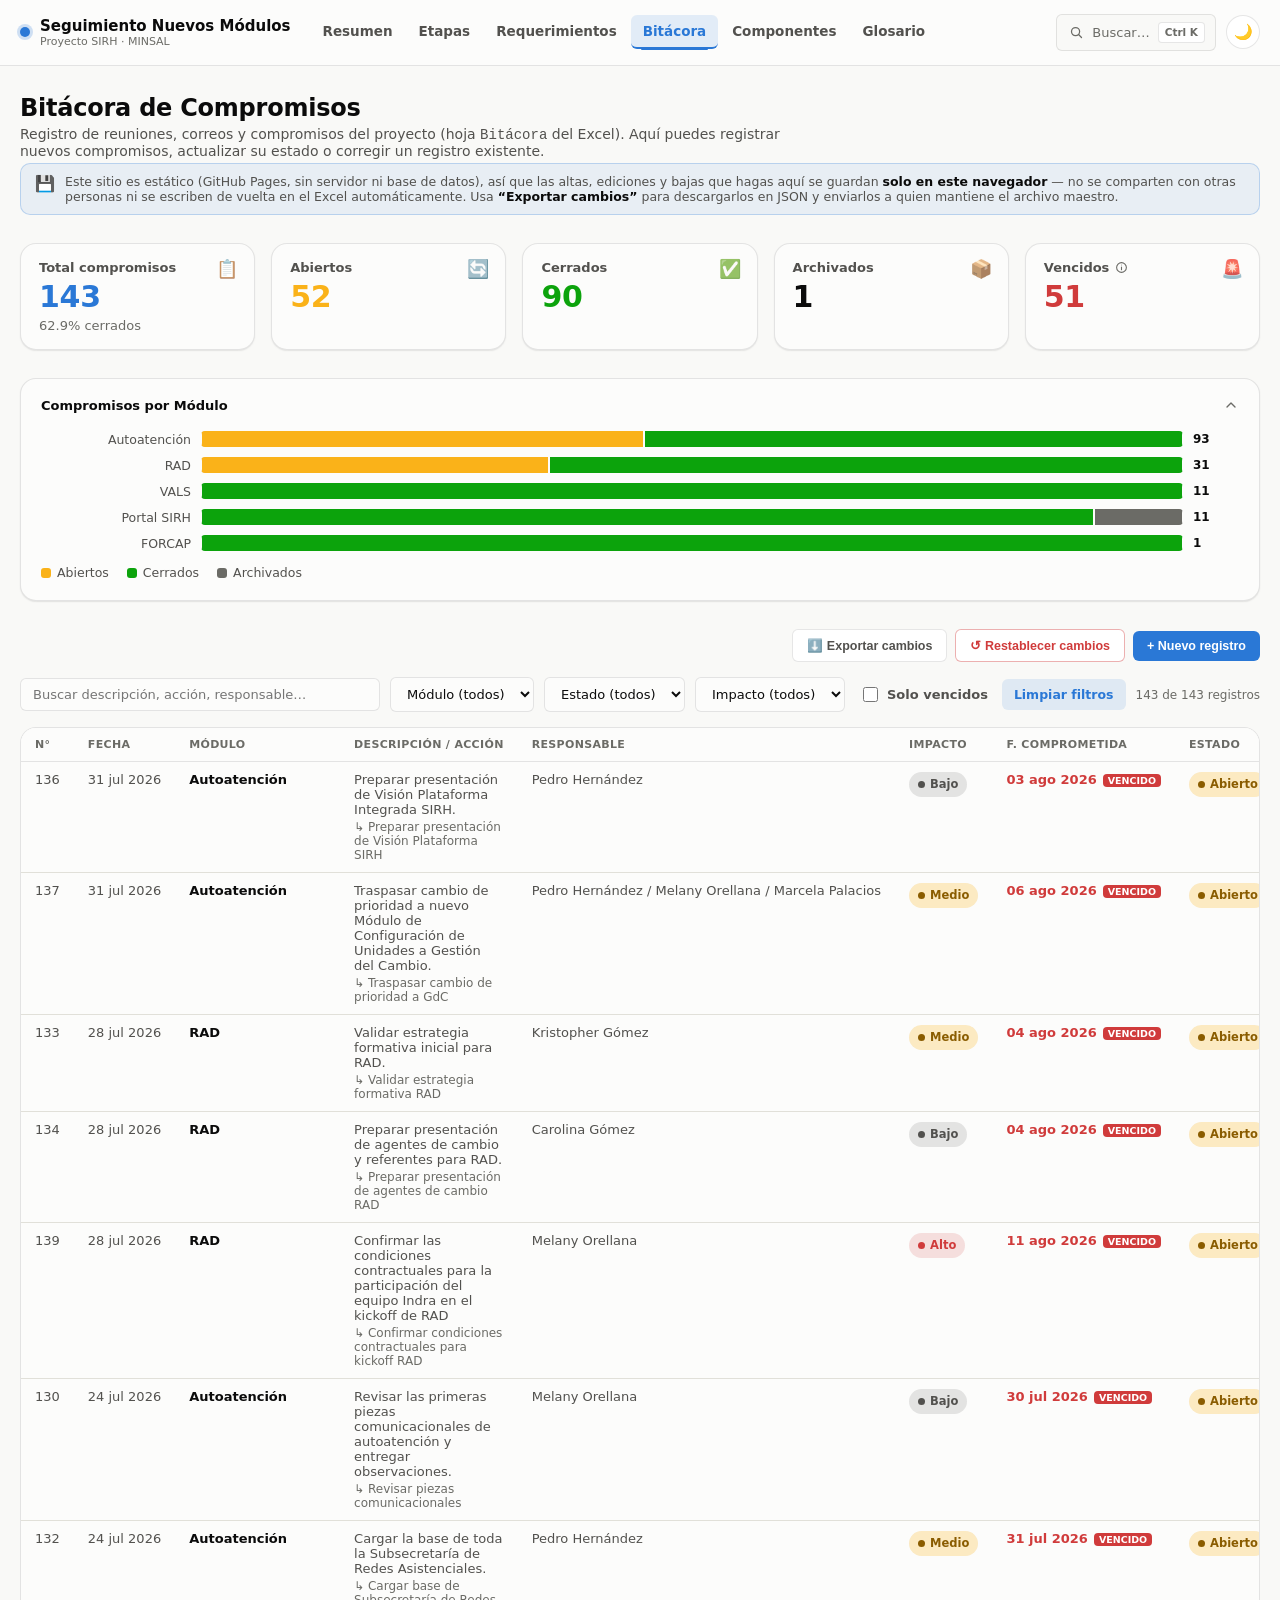
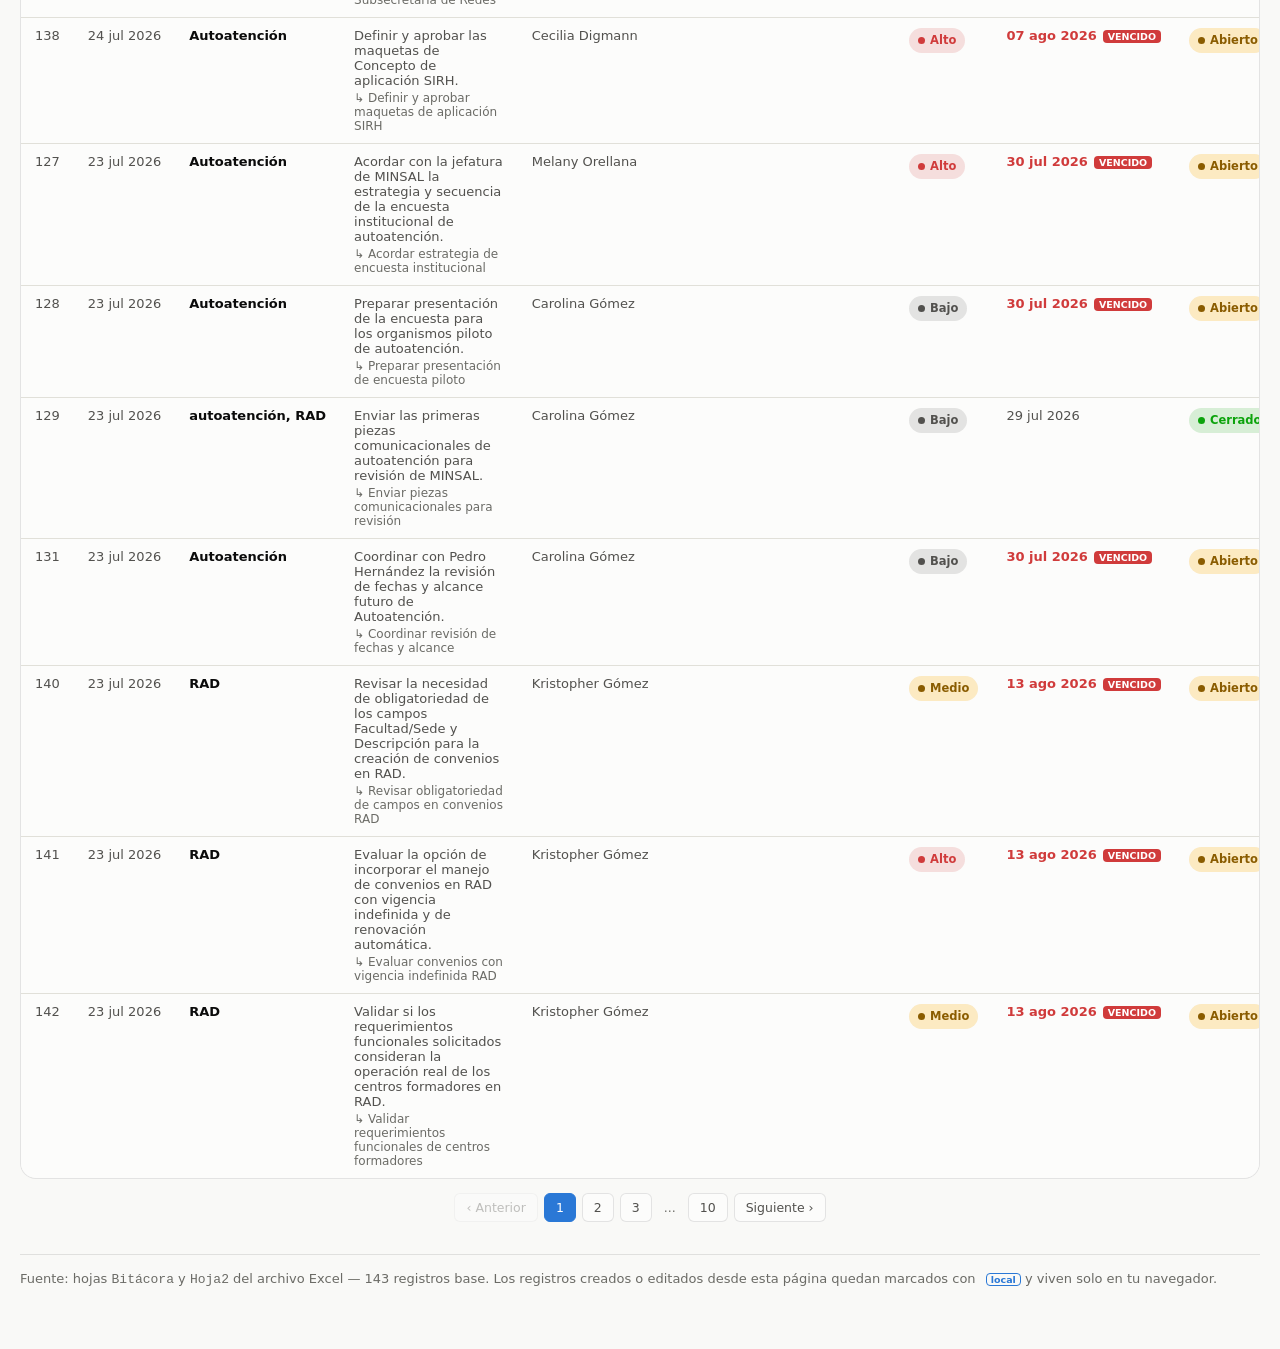
==== commit 08616479: "Plan de Trabajo — Fase 0: Contención (P0-01 a P0-04) El hero mostraba "Estado general: NORMAL" y "Pl" ====
--- a/seguimiento-modulos/bitacora.html
+++ b/seguimiento-modulos/bitacora.html
@@ -6,7 +6,7 @@
 <title>Bitácora de Compromisos — Seguimiento Nuevos Módulos SIRH</title>
 <meta name="description" content="Registro de compromisos, reuniones y correos del proyecto: alta, edición y cierre de registros.">
 <link rel="icon" href="data:image/svg+xml,%3Csvg xmlns=%27http://www.w3.org/2000/svg%27 viewBox=%270 0 32 32%27%3E%3Crect width=%2732%27 height=%2732%27 rx=%278%27 fill=%27%232a78d6%27/%3E%3Cpath d=%27M8 22 L13 12 L18 18 L24 8%27 stroke=%27white%27 stroke-width=%273%27 fill=%27none%27 stroke-linecap=%27round%27 stroke-linejoin=%27round%27/%3E%3C/svg%3E">
-<link rel="stylesheet" href="./css/style.css?v=20260811c">
+<link rel="stylesheet" href="./css/style.css?v=20260812a">
 </head>
 <body>
 
@@ -53,7 +53,7 @@
       para descargarlos en JSON y enviarlos a quien mantiene el archivo maestro.</span>
   </div>
 
-  <div class="section grid grid-4" id="bitSummary"></div>
+  <div class="section grid grid-5" id="bitSummary"></div>
 
   <div class="section">
     <details class="card accordion" style="margin-bottom:16px" open>
@@ -83,6 +83,10 @@
       <select id="bModulo"><option value="">Módulo (todos)</option></select>
       <select id="bEstado"><option value="">Estado (todos)</option></select>
       <select id="bImpacto"><option value="">Impacto (todos)</option></select>
+      <label class="check-toggle">
+        <input type="checkbox" id="bSoloVencidos">
+        Solo vencidos
+      </label>
       <button class="btn-reset" id="bReset">Limpiar filtros</button>
       <span class="count-pill" id="bCount"></span>
     </div>
@@ -116,11 +120,11 @@
 
 </div>
 
-<script src="./js/app-data.js?v=20260811c"></script>
-<script src="./js/icons.js?v=20260811c"></script>
-<script src="./js/common.js?v=20260811c"></script>
-<script src="./js/local-records.js?v=20260811c"></script>
-<script src="./js/charts.js?v=20260811c"></script>
-<script src="./js/bitacora.js?v=20260811c"></script>
+<script src="./js/app-data.js?v=20260812a"></script>
+<script src="./js/icons.js?v=20260812a"></script>
+<script src="./js/common.js?v=20260812a"></script>
+<script src="./js/local-records.js?v=20260812a"></script>
+<script src="./js/charts.js?v=20260812a"></script>
+<script src="./js/bitacora.js?v=20260812a"></script>
 </body>
 </html>
--- a/seguimiento-modulos/css/style.css
+++ b/seguimiento-modulos/css/style.css
@@ -366,6 +366,11 @@
 .hero-kpi__label .info-tip { color: rgba(255,255,255,0.55); margin-left: 2px; }
 .hero-kpi__label .info-tip:hover, .hero-kpi__label .info-tip:focus-visible { color: #fff; }
 .hero-kpi__sub { font-size: 12px; color: rgba(255,255,255,0.55); margin-top: 2px; }
+.hero-kpi--critical { border-color: color-mix(in srgb, var(--status-critical) 55%, transparent); }
+.hero-kpi--critical .hero-kpi__icon { background: color-mix(in srgb, var(--status-critical) 45%, transparent); color: #fff; }
+.hero-kpi--critical .hero-kpi__value { color: #ffb3b3; }
+.hero-kpi--warning .hero-kpi__icon { background: color-mix(in srgb, var(--status-warning) 45%, transparent); color: #fff; }
+.hero-kpi--good .hero-kpi__icon { background: color-mix(in srgb, var(--status-good) 45%, transparent); color: #fff; }
 @media (max-width: 980px) { .hero__grid { grid-template-columns: repeat(2, 1fr); } }
 @media (max-width: 560px) { .hero__grid { grid-template-columns: 1fr; } }
 
@@ -554,31 +559,6 @@
 .semaforo-card__label { font-size: 12px; font-weight: 700; letter-spacing: 0.03em; text-transform: uppercase; color: var(--text-muted); }
 .semaforo-card__value { font-size: 17px; font-weight: 700; white-space: nowrap; overflow: hidden; text-overflow: ellipsis; }
 
-/* ------------------------------------------------------------ download btn
-   Secondary CTA profesional: contorno azul institucional, se rellena al pasar
-   el cursor (evita competir visualmente con los botones primarios de acción). */
-.btn-download {
-  display: inline-flex;
-  align-items: center;
-  gap: 8px;
-  text-decoration: none;
-  color: var(--brand-blue);
-  background: var(--surface-2);
-  border: 1.5px solid var(--brand-blue);
-  padding: 6px 13px;
-  border-radius: var(--radius-sm);
-  white-space: nowrap;
-  transition: background 0.15s ease, color 0.15s ease;
-}
-.btn-download svg { flex: none; }
-.btn-download__text { display: flex; flex-direction: column; line-height: 1.3; }
-.btn-download__text strong { font-size: 13px; font-weight: 700; }
-.btn-download__text small { font-size: 11px; font-weight: 600; opacity: 0.75; }
-.btn-download:hover { background: var(--brand-blue); color: #fff; }
-:root[data-theme="dark"] .btn-download,
-:root:where(:not([data-theme="light"])) .btn-download { color: var(--series-1); border-color: var(--series-1); }
-:root[data-theme="dark"] .btn-download:hover,
-:root:where(:not([data-theme="light"])) .btn-download:hover { background: var(--series-1); color: #0b0b0b; }
 
 /* ------------------------------------------------------ componentes destacados */
 .destacado-row { display: flex; flex-direction: column; gap: 12px; }
@@ -733,6 +713,18 @@
 }
 .filters input[type="search"] { min-width: 220px; flex: 1; }
 .filters select { cursor: pointer; }
+.check-toggle {
+  display: inline-flex;
+  align-items: center;
+  gap: 6px;
+  font-size: 13px;
+  font-weight: 600;
+  color: var(--text-secondary);
+  cursor: pointer;
+  padding: 8px 4px;
+  white-space: nowrap;
+}
+.check-toggle input { accent-color: var(--status-critical); width: 15px; height: 15px; cursor: pointer; }
 .filters .count-pill {
   font-size: 12px;
   color: var(--text-muted);
@@ -974,6 +966,18 @@
   padding: 0 4px;
   vertical-align: middle;
 }
+.badge-vencido {
+  display: inline-block;
+  margin-left: 6px;
+  font-size: 9.5px;
+  font-weight: 700;
+  color: #fff;
+  background: var(--status-critical);
+  border-radius: 4px;
+  padding: 1px 5px;
+  vertical-align: middle;
+}
+tr.row-vencido td.col-fecha-comprometida { color: var(--status-critical); font-weight: 700; }
 
 /* ------------------------------------------------------------------ modal */
 .modal-overlay {
@@ -1104,3 +1108,26 @@
   height: 1px;
   background: var(--gridline);
 }
+
+/* ------------------------------------------------------- global-dirty-banner
+   P0-04 del Plan de Trabajo: aviso permanente, visible en las 6 páginas,
+   de que existen cambios locales (localStorage) sin exportar en cualquier
+   colección — no solo en la página donde se editó. */
+.global-dirty-banner {
+  display: flex;
+  align-items: center;
+  gap: 8px;
+  background: color-mix(in srgb, var(--status-warning) 16%, transparent);
+  border-bottom: 1px solid color-mix(in srgb, var(--status-warning) 40%, transparent);
+  color: #6b4a00;
+  font-size: 13px;
+  padding: 8px 20px;
+}
+.global-dirty-banner__icon { flex: none; display: flex; }
+.global-dirty-banner a { color: inherit; font-weight: 700; text-decoration: underline; }
+:root[data-theme="dark"] .global-dirty-banner,
+:root:where(:not([data-theme="light"])) .global-dirty-banner { color: #ffd166; }
+
+.grid-5 { grid-template-columns: repeat(5, 1fr); }
+@media (max-width: 980px) { .grid-5 { grid-template-columns: repeat(3, 1fr); } }
+@media (max-width: 620px) { .grid-5 { grid-template-columns: 1fr; } }
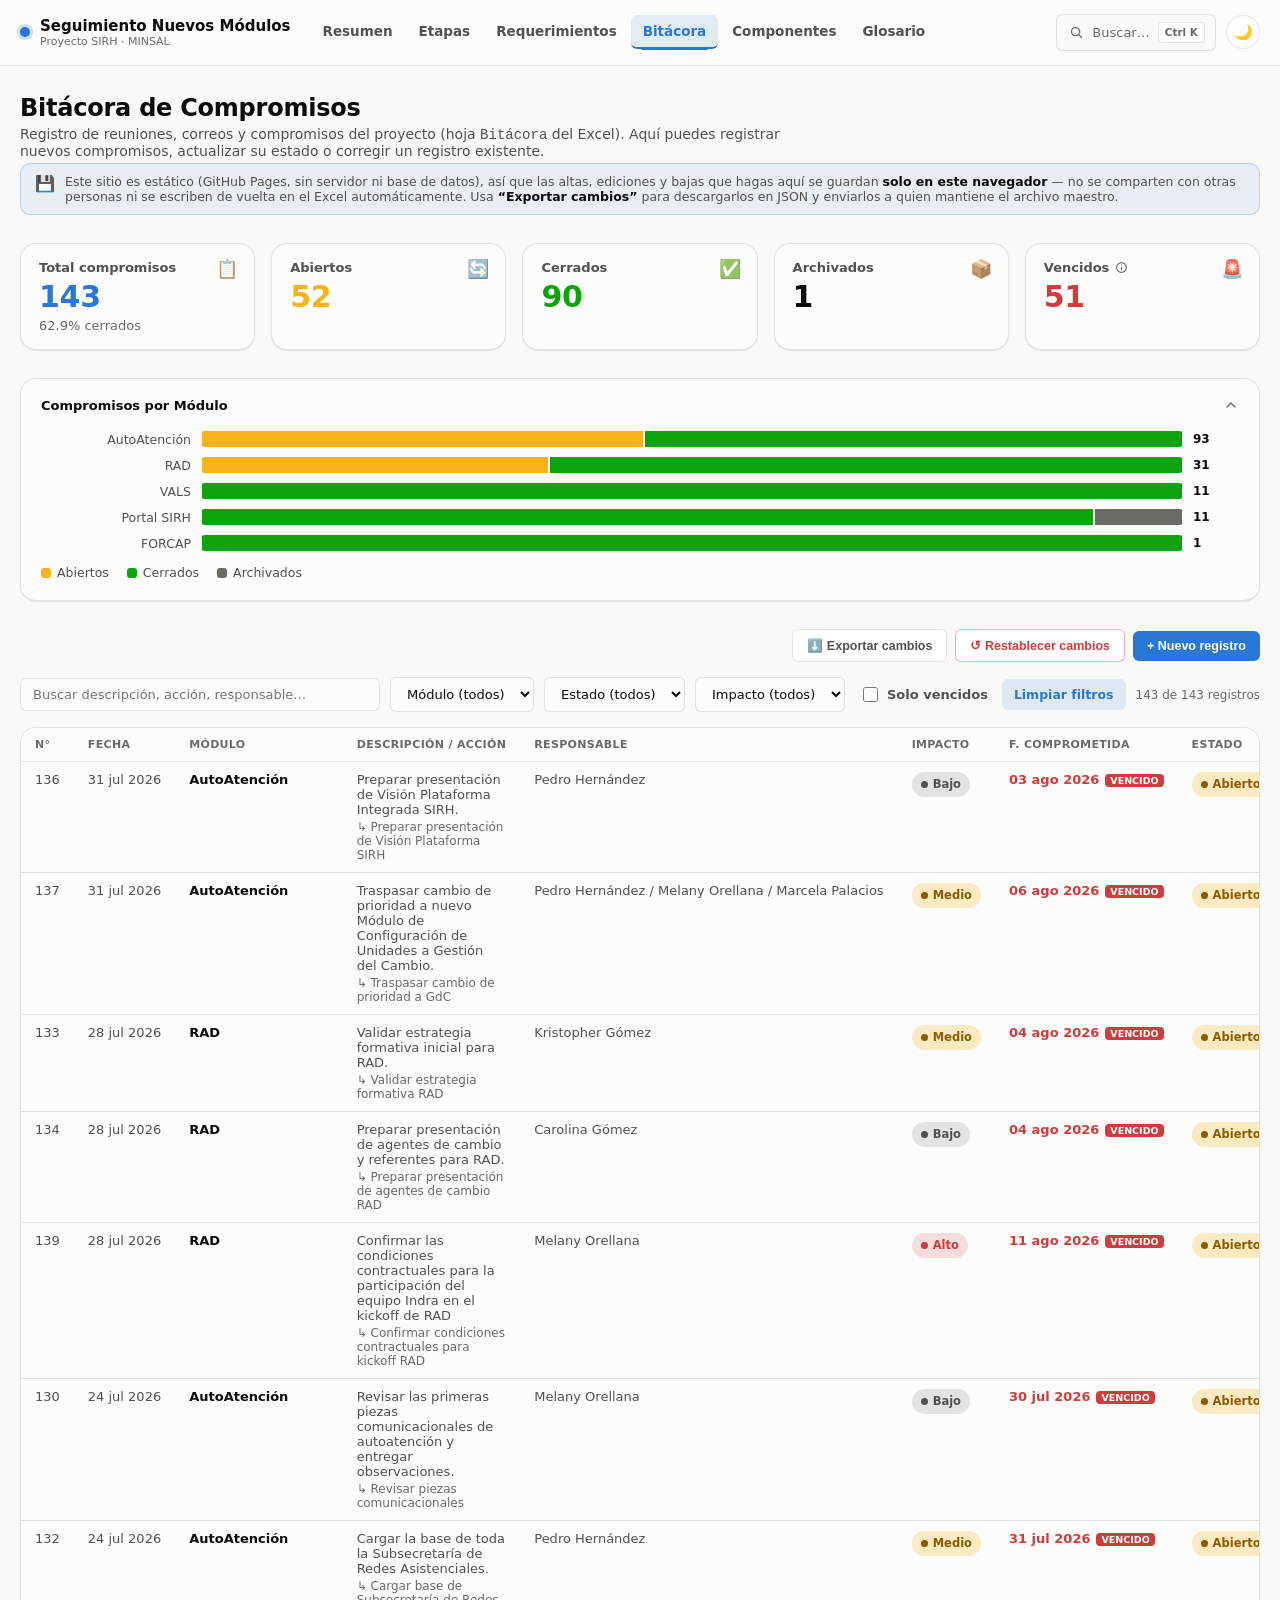
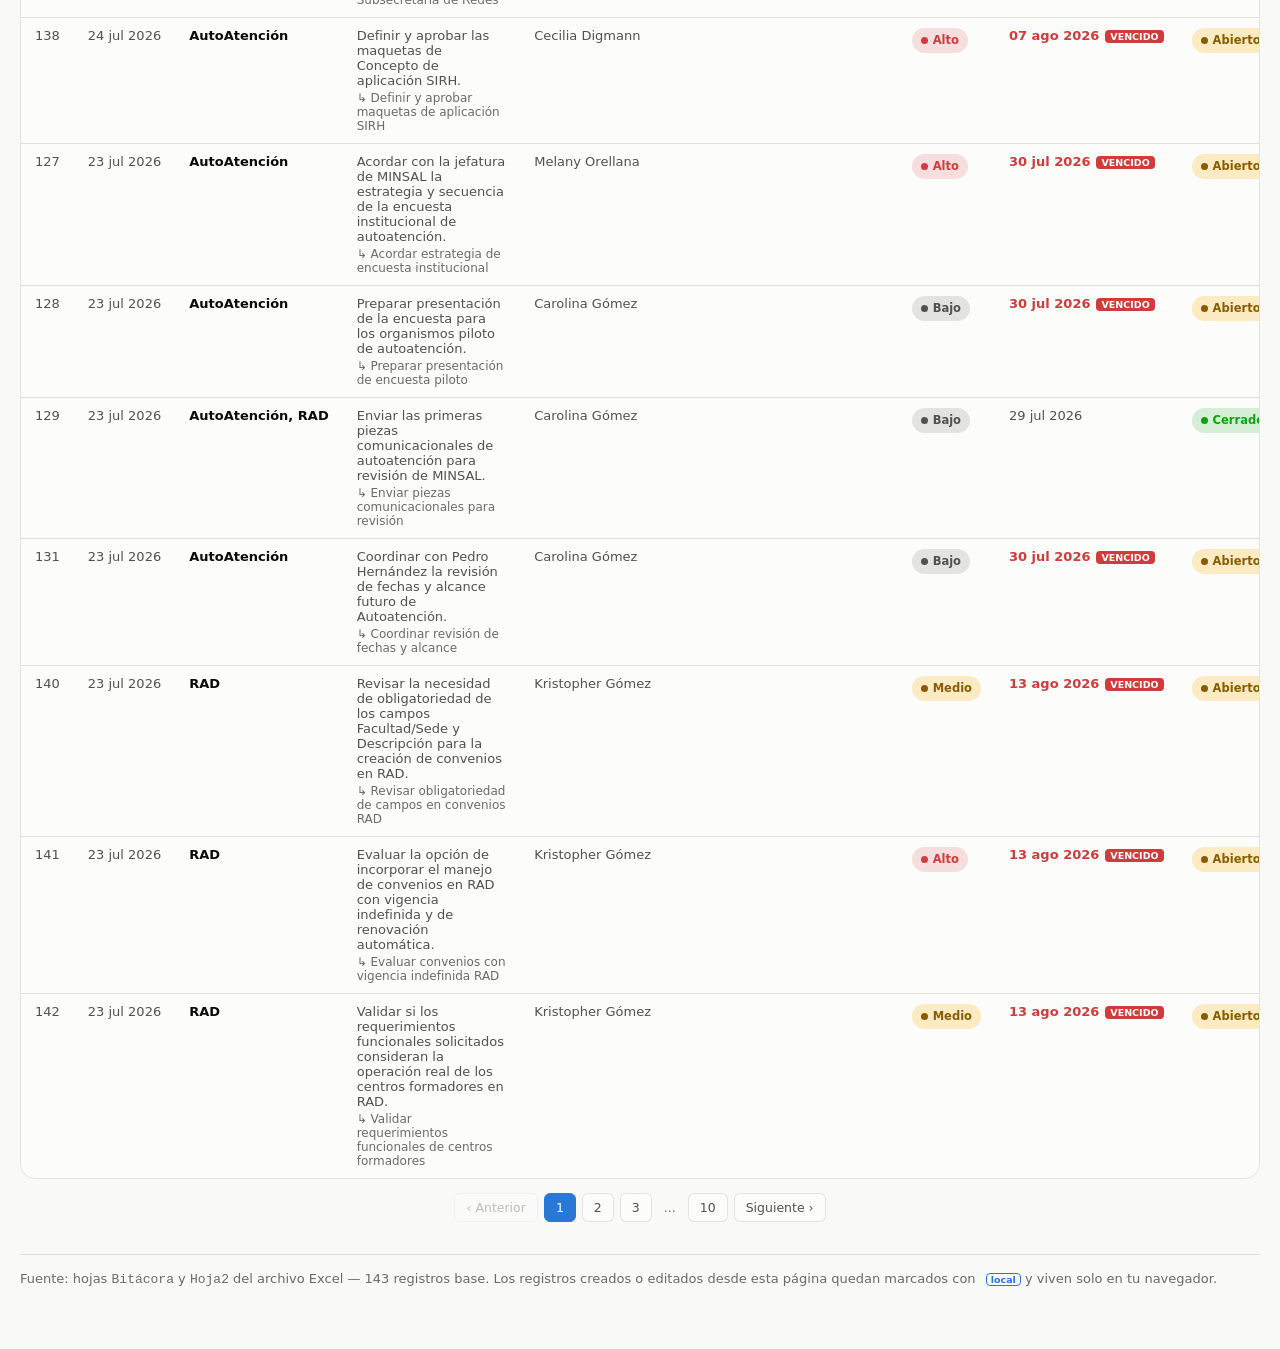
==== commit 9abfebbd: "Plan de Trabajo — Fase 1 (código): catálogo canónico de módulos y normalización defensiva Corrige in" ====
--- a/seguimiento-modulos/bitacora.html
+++ b/seguimiento-modulos/bitacora.html
@@ -6,7 +6,7 @@
 <title>Bitácora de Compromisos — Seguimiento Nuevos Módulos SIRH</title>
 <meta name="description" content="Registro de compromisos, reuniones y correos del proyecto: alta, edición y cierre de registros.">
 <link rel="icon" href="data:image/svg+xml,%3Csvg xmlns=%27http://www.w3.org/2000/svg%27 viewBox=%270 0 32 32%27%3E%3Crect width=%2732%27 height=%2732%27 rx=%278%27 fill=%27%232a78d6%27/%3E%3Cpath d=%27M8 22 L13 12 L18 18 L24 8%27 stroke=%27white%27 stroke-width=%273%27 fill=%27none%27 stroke-linecap=%27round%27 stroke-linejoin=%27round%27/%3E%3C/svg%3E">
-<link rel="stylesheet" href="./css/style.css?v=20260812a">
+<link rel="stylesheet" href="./css/style.css?v=20260813a">
 </head>
 <body>
 
@@ -120,11 +120,11 @@
 
 </div>
 
-<script src="./js/app-data.js?v=20260812a"></script>
-<script src="./js/icons.js?v=20260812a"></script>
-<script src="./js/common.js?v=20260812a"></script>
-<script src="./js/local-records.js?v=20260812a"></script>
-<script src="./js/charts.js?v=20260812a"></script>
-<script src="./js/bitacora.js?v=20260812a"></script>
+<script src="./js/app-data.js?v=20260813a"></script>
+<script src="./js/icons.js?v=20260813a"></script>
+<script src="./js/common.js?v=20260813a"></script>
+<script src="./js/local-records.js?v=20260813a"></script>
+<script src="./js/charts.js?v=20260813a"></script>
+<script src="./js/bitacora.js?v=20260813a"></script>
 </body>
 </html>
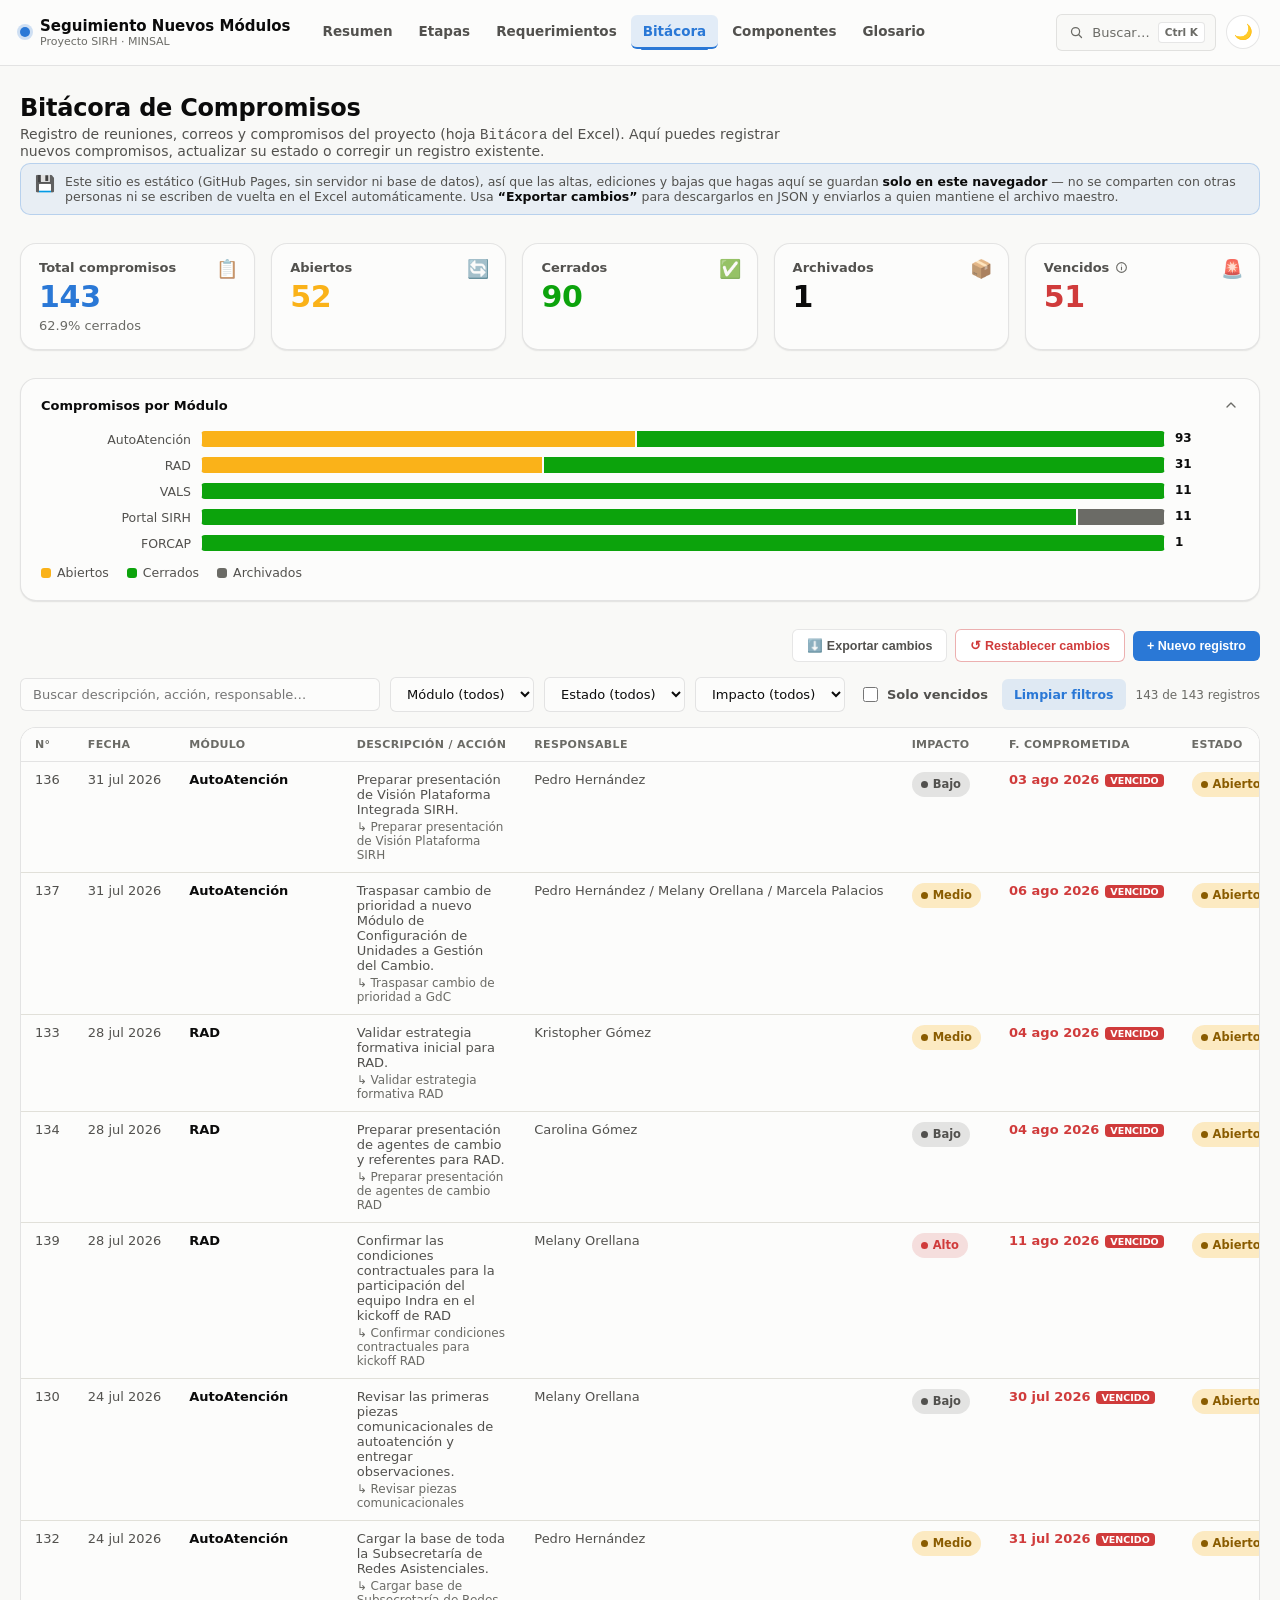
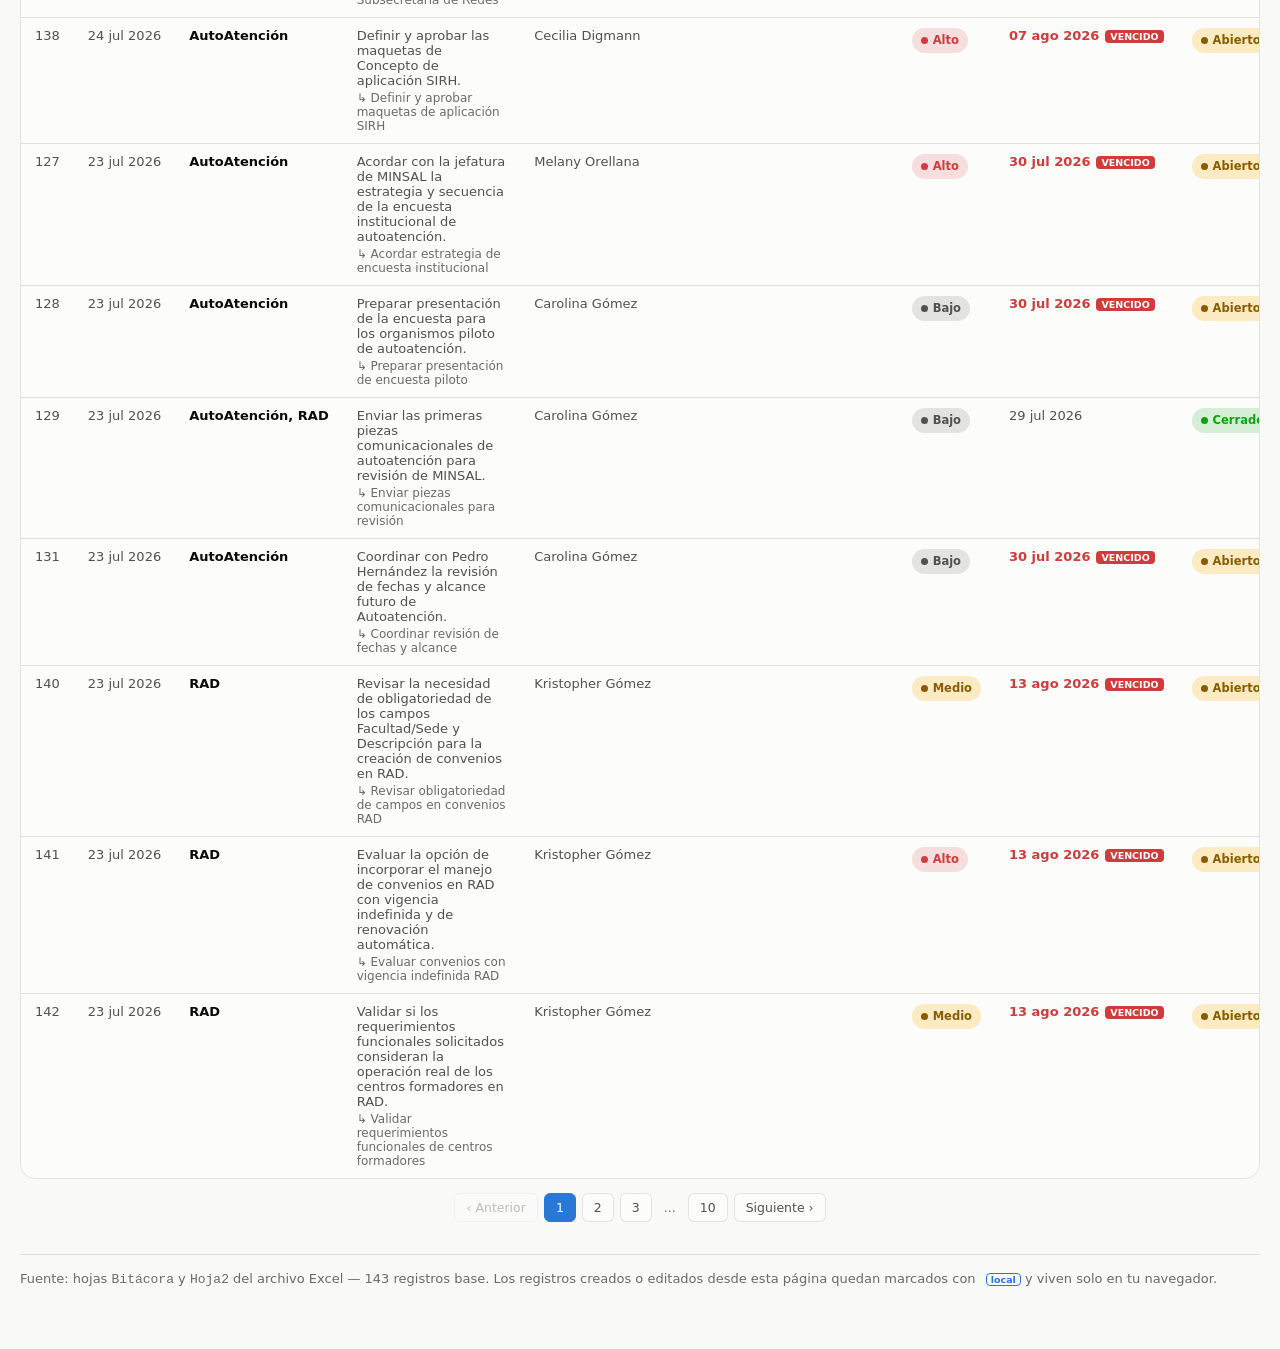
==== commit 75ee6cd0: "Plan de Trabajo — Fase 3 (código): avance ponderado y avance vs cobertura de requerimientos P3-04 — " ====
--- a/seguimiento-modulos/bitacora.html
+++ b/seguimiento-modulos/bitacora.html
@@ -6,7 +6,7 @@
 <title>Bitácora de Compromisos — Seguimiento Nuevos Módulos SIRH</title>
 <meta name="description" content="Registro de compromisos, reuniones y correos del proyecto: alta, edición y cierre de registros.">
 <link rel="icon" href="data:image/svg+xml,%3Csvg xmlns=%27http://www.w3.org/2000/svg%27 viewBox=%270 0 32 32%27%3E%3Crect width=%2732%27 height=%2732%27 rx=%278%27 fill=%27%232a78d6%27/%3E%3Cpath d=%27M8 22 L13 12 L18 18 L24 8%27 stroke=%27white%27 stroke-width=%273%27 fill=%27none%27 stroke-linecap=%27round%27 stroke-linejoin=%27round%27/%3E%3C/svg%3E">
-<link rel="stylesheet" href="./css/style.css?v=20260813a">
+<link rel="stylesheet" href="./css/style.css?v=20260813c">
 </head>
 <body>
 
@@ -120,11 +120,11 @@
 
 </div>
 
-<script src="./js/app-data.js?v=20260813a"></script>
-<script src="./js/icons.js?v=20260813a"></script>
-<script src="./js/common.js?v=20260813a"></script>
-<script src="./js/local-records.js?v=20260813a"></script>
-<script src="./js/charts.js?v=20260813a"></script>
-<script src="./js/bitacora.js?v=20260813a"></script>
+<script src="./js/app-data.js?v=20260813c"></script>
+<script src="./js/icons.js?v=20260813c"></script>
+<script src="./js/common.js?v=20260813c"></script>
+<script src="./js/local-records.js?v=20260813c"></script>
+<script src="./js/charts.js?v=20260813c"></script>
+<script src="./js/bitacora.js?v=20260813c"></script>
 </body>
 </html>
--- a/seguimiento-modulos/css/style.css
+++ b/seguimiento-modulos/css/style.css
@@ -589,7 +589,7 @@
 
 /* ------------------------------------------------------------ bar chart */
 .barchart { display: flex; flex-direction: column; gap: 10px; }
-.barchart__row { display: grid; grid-template-columns: 150px 1fr 46px; align-items: center; gap: 10px; }
+.barchart__row { display: grid; grid-template-columns: 150px 1fr 64px; align-items: center; gap: 10px; }
 .barchart__label { font-size: 12.5px; color: var(--text-secondary); text-align: right; }
 .barchart__track {
   height: 16px;
@@ -601,7 +601,9 @@
 .barchart__seg {
   height: 100%;
 }
-.barchart__val { font-size: 12px; font-weight: 700; font-variant-numeric: tabular-nums; }
+.barchart__val { font-size: 12px; font-weight: 700; font-variant-numeric: tabular-nums; line-height: 1.3; }
+/* P3-04: segunda línea opcional bajo el total (p.ej. avance ponderado) */
+.barchart__val-sub { display: block; font-size: 10.5px; font-weight: 500; color: var(--text-muted); }
 
 /* stacked segment shared style: 2px surface gap via box-shadow inset border trick */
 .seg-gap { box-shadow: inset 1px 0 0 var(--surface-1), inset -1px 0 0 var(--surface-1); }
